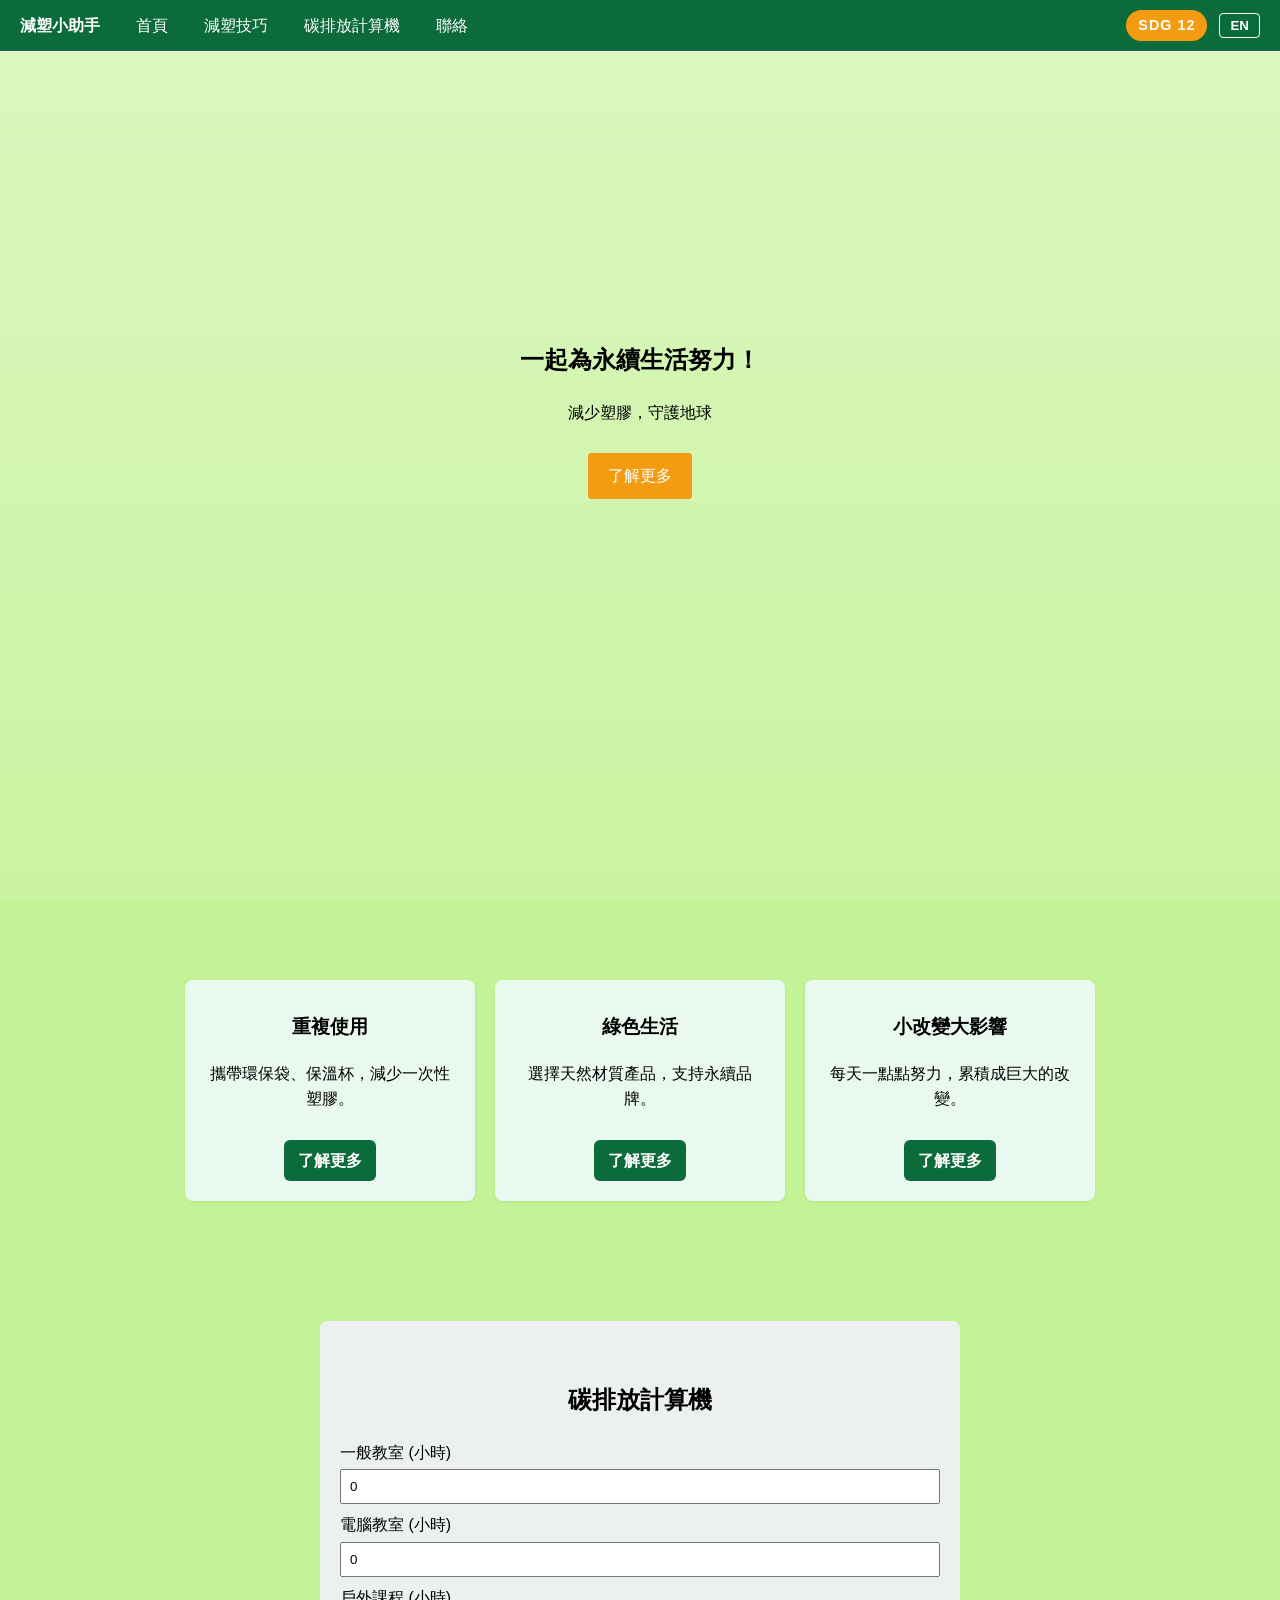
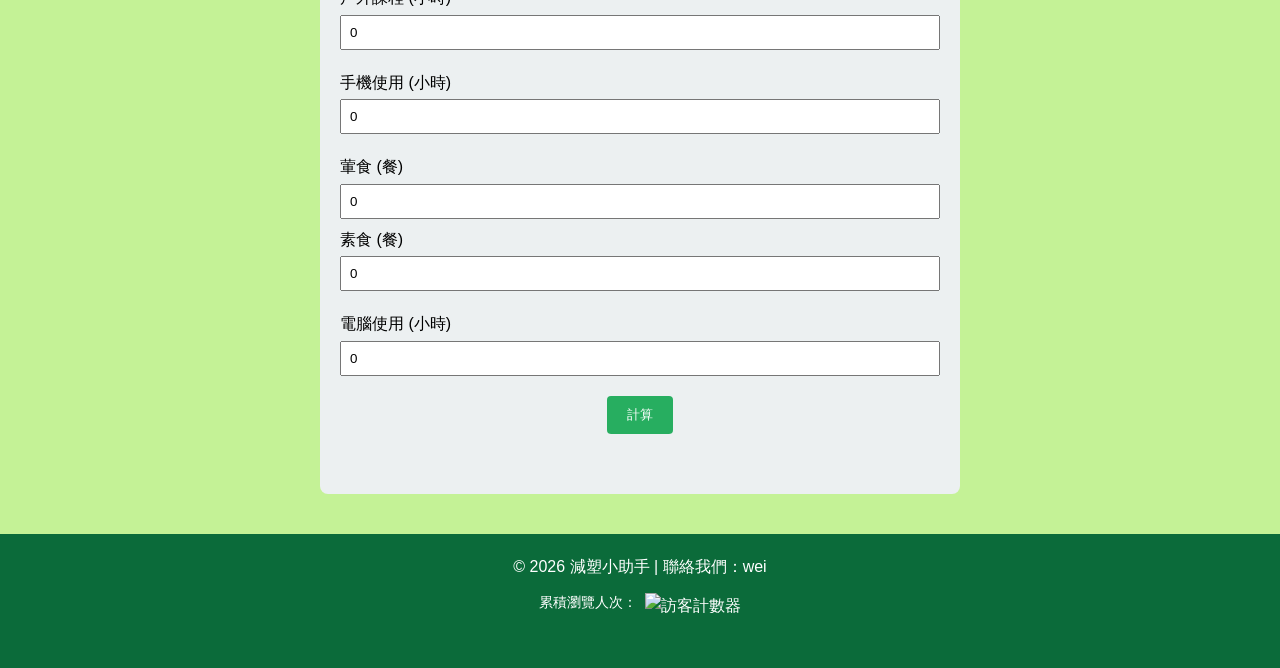
==== index.html @ 25b0561a "Update link text for carbon calculator" ====
<!DOCTYPE html>
<html lang="zh-Hant">
<head>
  <meta charset="UTF-8" />
  <meta name="viewport" content="width=device-width, initial-scale=1.0"/>
  <title>減塑小助手</title>
  <link rel="stylesheet" href="style.css">
  <script src="https://kit.fontawesome.com/a076d05399.js" crossorigin="anonymous"></script>
</head>
<body>

  <!-- 導覽列 -->
  <nav class="navbar">
    <div class="logo" data-en="Eco Helper">減塑小助手</div>

    <ul>
      <li><a href="#home" data-en="Home">首頁</a></li>
      <li><a href="#tips" data-en="Tips">減塑技巧</a></li>
      <li><a href="#calculator" data-en="Carbon Calculator">碳排放計算機</a></li>
      <li><a href="#contact" data-en="Contact">聯絡</a></li>
    </ul>

   <div class="nav-right">
      <div class="nav-sdg">SDG 12</div>
      <button id="langToggle" class="lang-btn">EN</button>
      <button class="menu-toggle" aria-expanded="false" aria-label="切換選單">
        <i class="fas fa-bars" aria-hidden="true"></i>
      </button>
    </div>
  </nav>

<main>
    <section class="hero" id="home">
      <h1 class="hero-title" data-en="Strive for a Sustainable Life!">一起為永續生活努力！</h1>
      <p class="hero-subtitle" data-en="Reduce Plastic, Protect the Earth ">減少塑膠，守護地球 </p>
      
   
      
      <a class="hero-btn" href="https://globalgoals.tw/12-responsible-consumption-and-production" target="_blank" rel="noopener" data-en="Learn More">了解更多</a>
    </section>

    <section class="cards" id="tips">
      <div class="card">
        <i class="fas fa-recycle fa-2x" aria-hidden="true"></i>
        <h3 data-en="Reuse">重複使用</h3>
        <p data-en="Bring eco-bags and thermos to reduce single-use plastic.">攜帶環保袋、保溫杯，減少一次性塑膠。</p>
        <a class="card-btn" href="card1.html" data-en="Learn More">了解更多</a>
      </div>

      <div class="card">
        <i class="fas fa-leaf fa-2x" aria-hidden="true"></i>
        <h3 data-en="Green Living">綠色生活</h3>
        <p data-en="Choose natural materials, support sustainable brands.">選擇天然材質產品，支持永續品牌。</p>
        <a class="card-btn" href="card2.html" data-en="Learn More">了解更多</a>
      </div>

      <div class="card">
        <i class="fas fa-lightbulb fa-2x" aria-hidden="true"></i>
        <h3 data-en="Small Changes">小改變大影響</h3>
        <p data-en="A little effort every day adds up to a huge change.">每天一點點努力，累積成巨大的改變。</p>
        <a class="card-btn" href="card3.html" data-en="Learn More">了解更多</a>
      </div>
    </section>
      
      <section class="calculator" id="calculator">
      <h2 data-en="Carbon Footprint Calculator">碳排放計算機</h2>

      <div class="section">
        <label for="classroom" data-en="Classroom (hrs)">一般教室 (小時)</label>
        <input type="number" id="classroom" value="0" min="0" step="0.1">
        <label for="computerClass" data-en="Computer Lab (hrs)">電腦教室 (小時)</label>
        <input type="number" id="computerClass" value="0" min="0" step="0.1">
        <label for="outdoorClass" data-en="Outdoor Class (hrs)">戶外課程 (小時)</label>
        <input type="number" id="outdoorClass" value="0" min="0" step="0.1">
      </div>

      <div class="section">
        <label for="mobile" data-en="Mobile Usage (hrs)">手機使用 (小時)</label>
        <input type="number" id="mobile" value="0" min="0" step="0.1">
      </div>

      <div class="section">
        <label for="meatMeal" data-en="Meat Meal (meals)">葷食 (餐)</label>
        <input type="number" id="meatMeal" value="0" min="0" step="1">
        <label for="vegMeal" data-en="Veg Meal (meals)">素食 (餐)</label>
        <input type="number" id="vegMeal" value="0" min="0" step="1">
      </div>

      <div class="section">
        <label for="computer" data-en="PC Usage (hrs)">電腦使用 (小時)</label>
        <input type="number" id="computer" value="0" min="0" step="0.1">
      </div>

      <button class="calc-btn" id="calcBtn" data-en="Calculate">計算</button>
      <div id="result" role="status" aria-live="polite"></div>
    </section>
  </main>

  <footer id="contact">
    <p data-en="© 2026 Eco Helper | Contact: info@example.com">© 2026 減塑小助手 | 聯絡我們：wei</p>
    
    <div style="margin-top: 12px; display: flex; justify-content: center; align-items: center;">
      <span style="font-size: 0.9em; margin-right: 8px;" data-en="Total Visitors:">累積瀏覽人次：</span>
      <img src="https://count.getloli.com/get/@eco-helper-2026?theme=moebooru" alt="訪客計數器" style="height: 20px;">
    </div>
    
    <div class="social">
      <a href="#" aria-label="Facebook"><i class="fab fa-facebook" aria-hidden="true"></i></a>
      <a href="#" aria-label="Instagram"><i class="fab fa-instagram" aria-hidden="true"></i></a>
      <a href="#" aria-label="Twitter"><i class="fab fa-twitter" aria-hidden="true"></i></a>
    </div>
  </footer>

  <button id="backToTop" aria-label="回到頂端" title="回到頂端">
    <i class="fas fa-arrow-up"></i>TOP
  </button>

  <script src="script.js" defer></script>
</body>
</html>
---- style.css ----
/* 全站背景改為淺綠色 */
body {
  background: #C4F296; 
  margin: 0;
  font-family: Arial, sans-serif;
  line-height: 1.6;
}

/* 導覽列：深綠色、靠左排列選單 */
.navbar {
  display: flex;
  align-items: center;
  background: #0b6b3a; 
  padding: 10px 20px;
  position: fixed;
  width: 100%;
  top: 0;
  z-index: 1000;
  justify-content: flex-start; 
  gap: 24px; 
  box-sizing: border-box;

  /* 新增：下方細白框線 */
  border-bottom: 1px solid #ffffff;
}

.navbar ul {
  list-style: none;
  display: flex;
  gap: 28px; 
  margin: 0;
  padding: 0;
  align-items: center;
}

.navbar a {
  color: #fff;
  text-decoration: none;
  padding: 6px 4px;
}

.navbar a:hover {
  color: #f39c12;
}

.logo {
  color: #fff;
  font-weight: bold;
  margin-right: 8px;
}

.menu-toggle {
  display: none;
  background: transparent;
  border: none;
  color: #fff;
  font-size: 24px;
  cursor: pointer;
  margin-left: auto; 
}

/* Hero 區塊 */
.hero {
  /* 將原本的大自然背景與白色半透明遮罩，直接設定在 Hero 身上 */
  background: linear-gradient(rgba(255, 255, 255, 0.4), rgba(255, 255, 255, 0.1)), 
              url('https://images.unsplash.com/photo-1511497584788-876760111969?auto=format&fit=crop&w=1920&q=80') no-repeat center center/cover;
  text-align: center;
  /* 恢復原本的 padding，讓上下留白較為寬裕 */
  padding: 120px 20px; 
}
.hero-title {
  color: #fff9f; 
  margin: 0 0 12px;
}

.hero-subtitle {
  color: #fff9f;            
  text-shadow: none;      
  margin-top: 8px;
}

.hero-btn {
  display: inline-block;
  margin-top: 12px;
  background: #f39c12;
  color: #fff;
  text-decoration: none;
  padding: 10px 20px;
  border-radius: 4px;
}

.hero-btn:hover {
  background: #d35400;
}

/* Cards 卡片區塊 */
.cards {
  display: flex;
  justify-content: center;
  gap: 20px;
  padding: 80px 20px;
  flex-wrap: wrap;
}

.card {
  background: #eaf9ef; 
  padding: 20px;
  border-radius: 8px;
  text-align: center;
  width: 250px;
  transition: transform 0.3s, box-shadow 0.2s;
  box-shadow: 0 1px 4px rgba(0,0,0,0.06);
}

.card i {
  color: #0b6b3a;
}

.card h3 {
  margin-top: 12px;
}

.card:hover {
  transform: translateY(-8px);
  box-shadow: 0 6px 18px rgba(0,0,0,0.08);
}

.card-btn {
  display: inline-block;
  margin-top: 12px;
  background: #0b6b3a; 
  color: #fff;
  text-decoration: none;
  padding: 8px 14px;
  border-radius: 6px;
  font-weight: 600;
}

.card-btn:hover {
  background: #09562f;
}

/* Calculator 碳排放計算機 */
.calculator {
  background: #ecf0f1;
  padding: 40px 20px;
  text-align: center;
  margin: 40px auto;
  border-radius: 8px;
  max-width: 600px;
}

.calculator h2 { margin-bottom: 20px; }
.section { margin-bottom: 20px; text-align: left; }
label { display: block; margin: 8px 0 4px; }
input { padding: 8px; width: 100%; box-sizing: border-box; }

button.calc-btn, #calcBtn {
  background: #27ae60;
  color: #fff;
  border: none;
  padding: 10px 20px;
  cursor: pointer;
  border-radius: 4px;
}

button.calc-btn:hover, #calcBtn:hover { background: #1e8449; }
#result { margin-top: 20px; font-weight: bold; text-align: center; }

/* Footer */
footer {
  background: #0b6b3a; 
  color: #fff;
  text-align: center;
  padding: 20px;
  margin-top: 40px;
}
footer p { margin: 0; }
footer .social { margin-top: 8px; }
footer .social a { color: #fff; margin: 0 10px; }
footer .social a:hover { color: #f39c12; }

/* Back to top 按鈕 */
#backToTop {
  position: fixed;
  bottom: 30px;
  right: 30px;
  background: #f39c12;
  border: none;
  padding: 10px;
  border-radius: 50%;
  cursor: pointer;
  display: none;
}
#backToTop i { color: #fff; }

/* ====== 新增：子頁面專用樣式 ====== */
.back-home {
  color: #fff;
  text-decoration: none;
  font-weight: bold;
  padding: 8px 12px;
  background: #27ae60;
  border-radius: 4px;
}

.back-home:hover {
  background: #1e8449;
}

.page-main {
  padding: 100px 20px 40px;
  max-width: 1000px;
  margin: auto;
}
/* 右側功能區塊 (包含 SDG標籤、語言按鈕、漢堡選單) */
.nav-right {
  margin-left: auto; /* 將這整個區塊推到最右邊 */
  display: flex;
  align-items: center;
  gap: 12px;
}

/* 語言切換按鈕樣式 */
.lang-btn {
  background: transparent;
  color: #fff;
  border: 1px solid #fff;
  padding: 4px 10px;
  border-radius: 4px;
  cursor: pointer;
  font-weight: bold;
  transition: 0.3s;
}
.lang-btn:hover {
  background: #fff;
  color: #0b6b3a;
}


/* ====== 行動版 RWD ====== */
/* ====== 行動版 RWD ====== */
@media (max-width: 768px) {
  /* 將原本的 margin-left: auto 拿掉，因為 nav-sdg 已經負責把右邊元素推開了 */
  .menu-toggle { 
    display: block; 
    margin-left: 0; 
  }
  .navbar { 
    padding: 10px 12px; 
    gap: 12px; /* 手機版間距縮小 */
  }
  .navbar ul { 
    flex-direction: column;
    background: #0b6b3a;
    position: absolute;
    top: 56px;
    right: 12px;
    display: none;
    width: 200px;
    gap: 12px;
    padding: 12px;
    border-radius: 8px;
    box-shadow: 0 4px 8px rgba(0,0,0,0.2);
  }
  .navbar ul.show { display: flex; }
}
/* ====== card1.html 專用樣式 ====== */
.content-image {
  width: 100%;
  max-height: 400px;
  object-fit: cover;
  border-radius: 8px;
  margin-bottom: 24px;
}

.toc-box {
  background: #FFF44F;
  padding: 20px;
  border-radius: 8px;
  margin-bottom: 32px;
  box-shadow: 0 2px 8px rgba(0,0,0,0.05);
}

.toc-box h3 {
  margin-top: 0;
  color: #0b6b3a;
}

/* ====== 新增：導覽列右側 SDG 標籤 ====== */
.nav-sdg {
  background: #f39c12; /* 使用與按鈕相同的橘黃色 */
  color: #fff;
  font-weight: bold;
  padding: 4px 12px;
  border-radius: 20px; /* 做成藥丸般的圓角形狀 */
  font-size: 0.9rem;
  letter-spacing: 1px;
}

/* ====== 新增：首頁滿版全螢幕效果 ====== */
#home {
  min-height: 100vh;        /* 關鍵：讓區塊的最小高度等於瀏覽器視窗的 100% (Viewport Height) */
  display: flex;            /* 啟用 Flexbox 排版，方便控制內部文字位置 */
  flex-direction: column;    /* 讓裡面的大標題、副標題、按鈕維持「由上往下」垂直排列 */
  justify-content: center;  /* 讓內容在整個全螢幕畫面中「垂直置中」 */
  align-items: center;      /* 讓內容在整個全螢幕畫面中「水平置中」 */
  box-sizing: border-box;
  padding-top: 60px;        /* 預留上方固定導覽列（Navbar）的高度，防止文字被遮擋 */
}
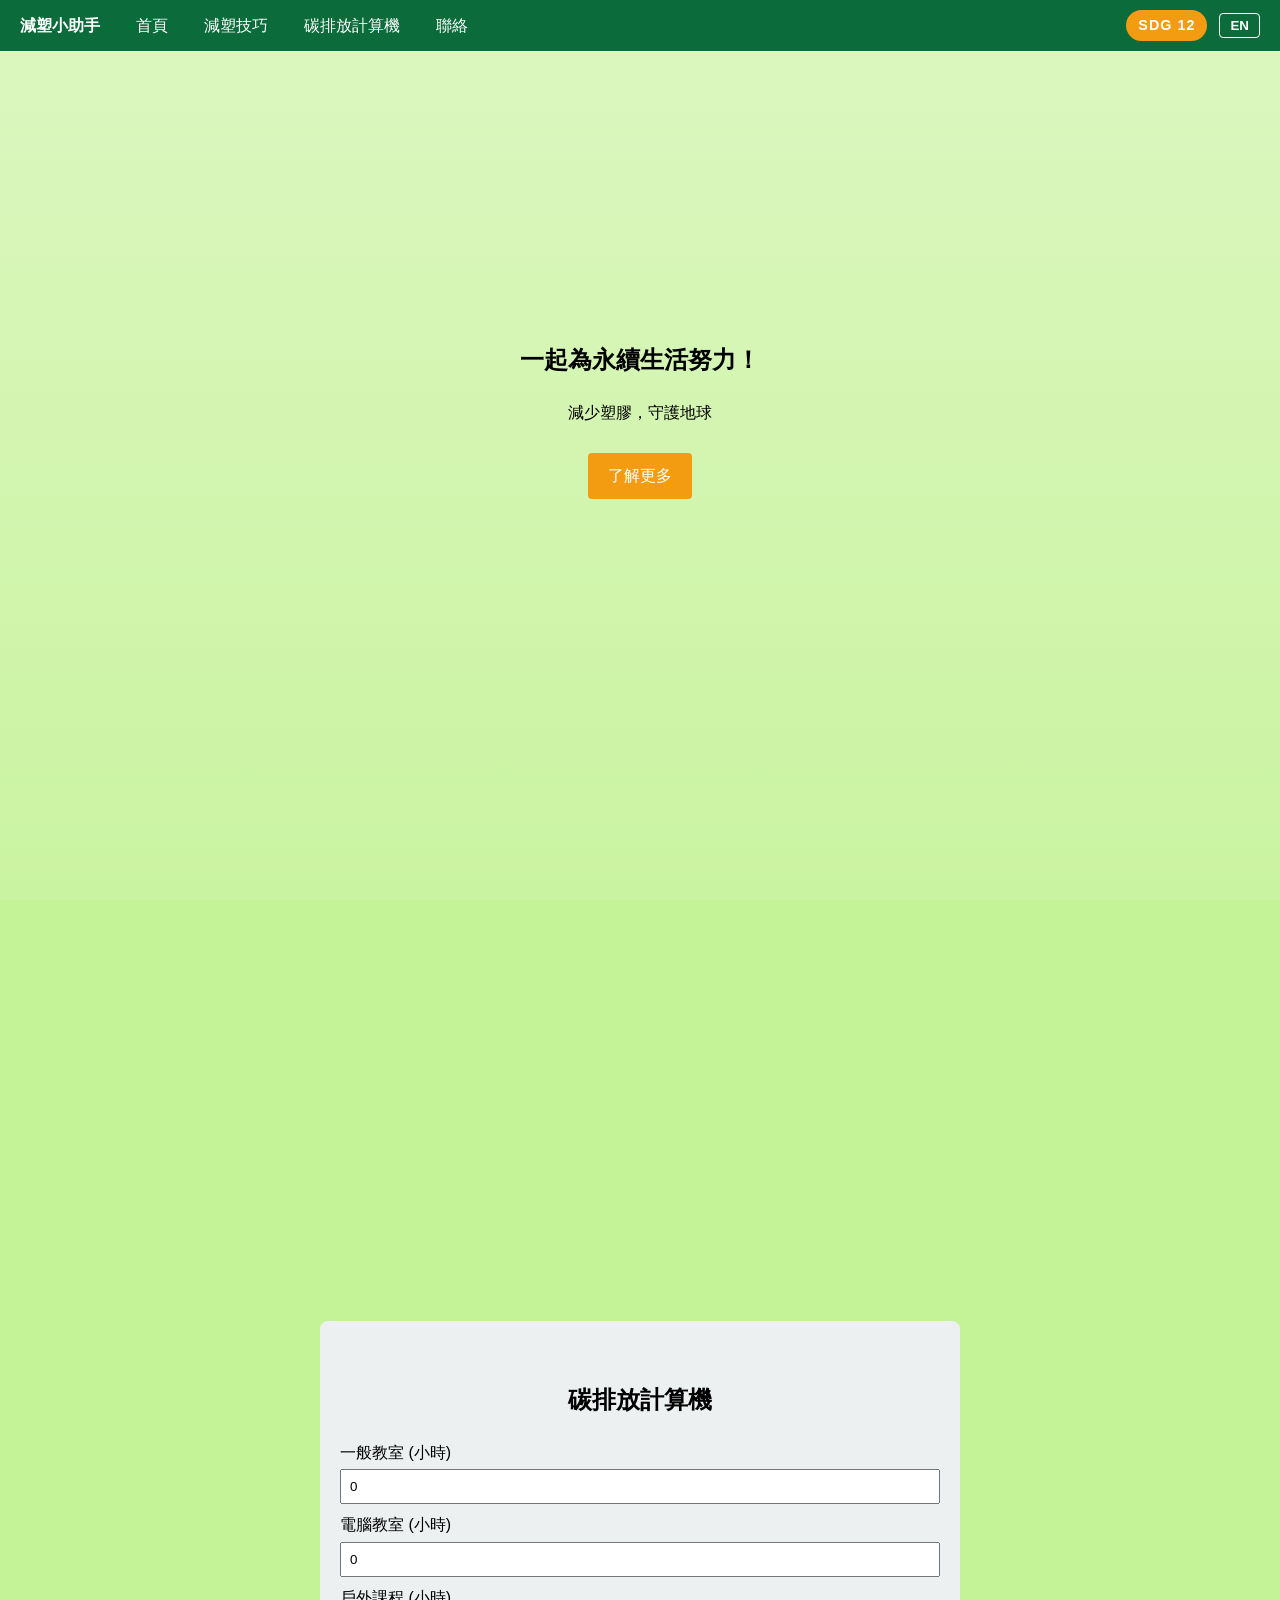
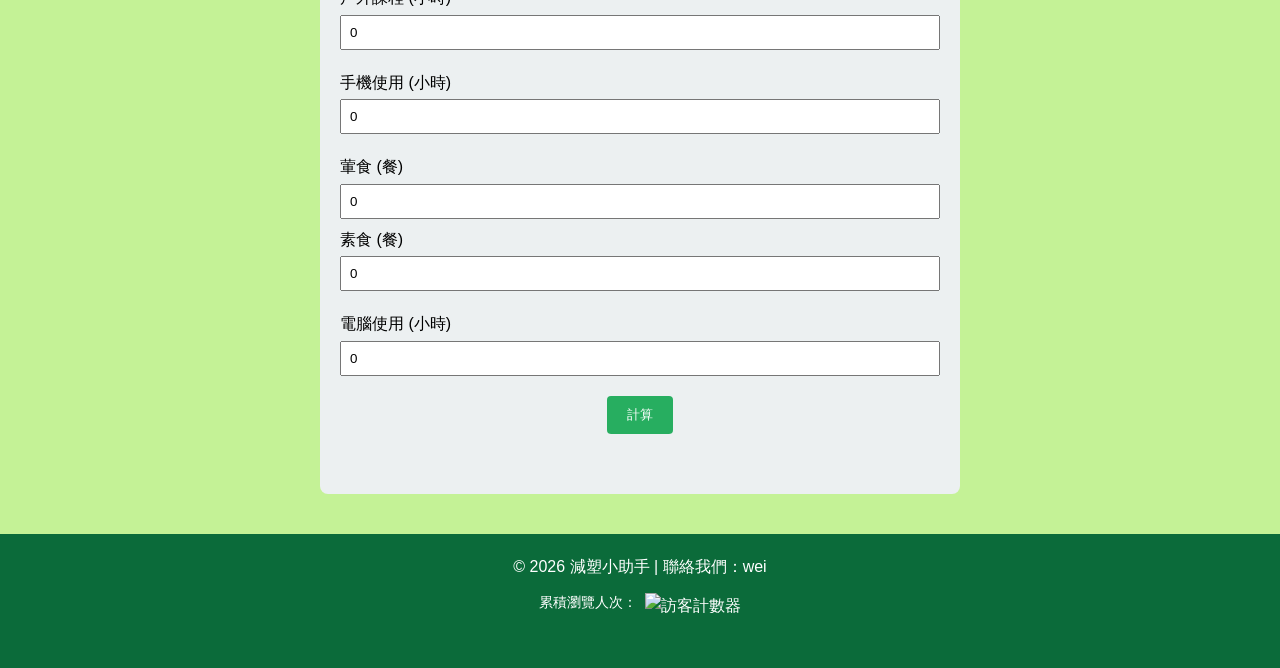
==== commit fa4aeea2: "Update card sections with animations and delays" ====
--- a/index.html
+++ b/index.html
@@ -5,7 +5,17 @@
   <meta name="viewport" content="width=device-width, initial-scale=1.0"/>
   <title>減塑小助手</title>
   <link rel="stylesheet" href="style.css">
+  <!-- ====== AOS 動畫 CSS ====== -->
+  <link href="https://unpkg.com/aos@2.3.1/dist/aos.css" rel="stylesheet">
   <script src="https://kit.fontawesome.com/a076d05399.js" crossorigin="anonymous"></script>
+  <!-- ====== 社群分享預覽標籤 (Open Graph) ====== -->
+  <meta property="og:title" content="減塑小助手 | 一起為永續生活努力">
+  <meta property="og:description" content="提供實用的減塑技巧、綠色生活指南，內建即時碳排放計算機，幫你輕鬆實踐 SDG 12！">
+  <meta property="og:image" content="https://images.unsplash.com/photo-1511497584788-876760111969?auto=format&fit=crop&w=1200&q=80">
+  <meta property="og:type" content="website">
+  <meta property="og:url" content="https://yikes0000.github.io/project/index.html">
+  <!-- 引入 Chart.js 圖表套件 -->
+<script src="https://cdn.jsdelivr.net/npm/chart.js"></script>
 </head>
 <body>
 
@@ -39,22 +49,25 @@
       <a class="hero-btn" href="https://globalgoals.tw/12-responsible-consumption-and-production" target="_blank" rel="noopener" data-en="Learn More">了解更多</a>
     </section>
 
-    <section class="cards" id="tips">
-      <div class="card">
+<section class="cards" id="tips">
+      <!-- 第一張卡片：由下往上浮現，延遲 100 毫秒 -->
+      <div class="card" data-aos="fade-up" data-aos-delay="100">
         <i class="fas fa-recycle fa-2x" aria-hidden="true"></i>
         <h3 data-en="Reuse">重複使用</h3>
         <p data-en="Bring eco-bags and thermos to reduce single-use plastic.">攜帶環保袋、保溫杯，減少一次性塑膠。</p>
         <a class="card-btn" href="card1.html" data-en="Learn More">了解更多</a>
       </div>
 
-      <div class="card">
+      <!-- 第二張卡片：由下往上浮現，延遲 300 毫秒 -->
+      <div class="card" data-aos="fade-up" data-aos-delay="300">
         <i class="fas fa-leaf fa-2x" aria-hidden="true"></i>
         <h3 data-en="Green Living">綠色生活</h3>
         <p data-en="Choose natural materials, support sustainable brands.">選擇天然材質產品，支持永續品牌。</p>
         <a class="card-btn" href="card2.html" data-en="Learn More">了解更多</a>
       </div>
 
-      <div class="card">
+      <!-- 第三張卡片：由下往上浮現，延遲 500 毫秒 -->
+      <div class="card" data-aos="fade-up" data-aos-delay="500">
         <i class="fas fa-lightbulb fa-2x" aria-hidden="true"></i>
         <h3 data-en="Small Changes">小改變大影響</h3>
         <p data-en="A little effort every day adds up to a huge change.">每天一點點努力，累積成巨大的改變。</p>
@@ -93,6 +106,8 @@
 
       <button class="calc-btn" id="calcBtn" data-en="Calculate">計算</button>
       <div id="result" role="status" aria-live="polite"></div>
+        <!-- 新增：用來顯示圖表的畫布 (預設先隱藏，計算後才顯示) -->
+      <canvas id="carbonChart" style="max-width: 100%; max-height: 250px; margin: 20px auto; display: none;"></canvas>
     </section>
   </main>
 
@@ -114,7 +129,8 @@
   <button id="backToTop" aria-label="回到頂端" title="回到頂端">
     <i class="fas fa-arrow-up"></i>TOP
   </button>
-
+  <!-- ====== 新增：AOS 動畫 JS ====== -->
+  <script src="https://unpkg.com/aos@2.3.1/dist/aos.js"></script>
   <script src="script.js" defer></script>
 </body>
 </html>
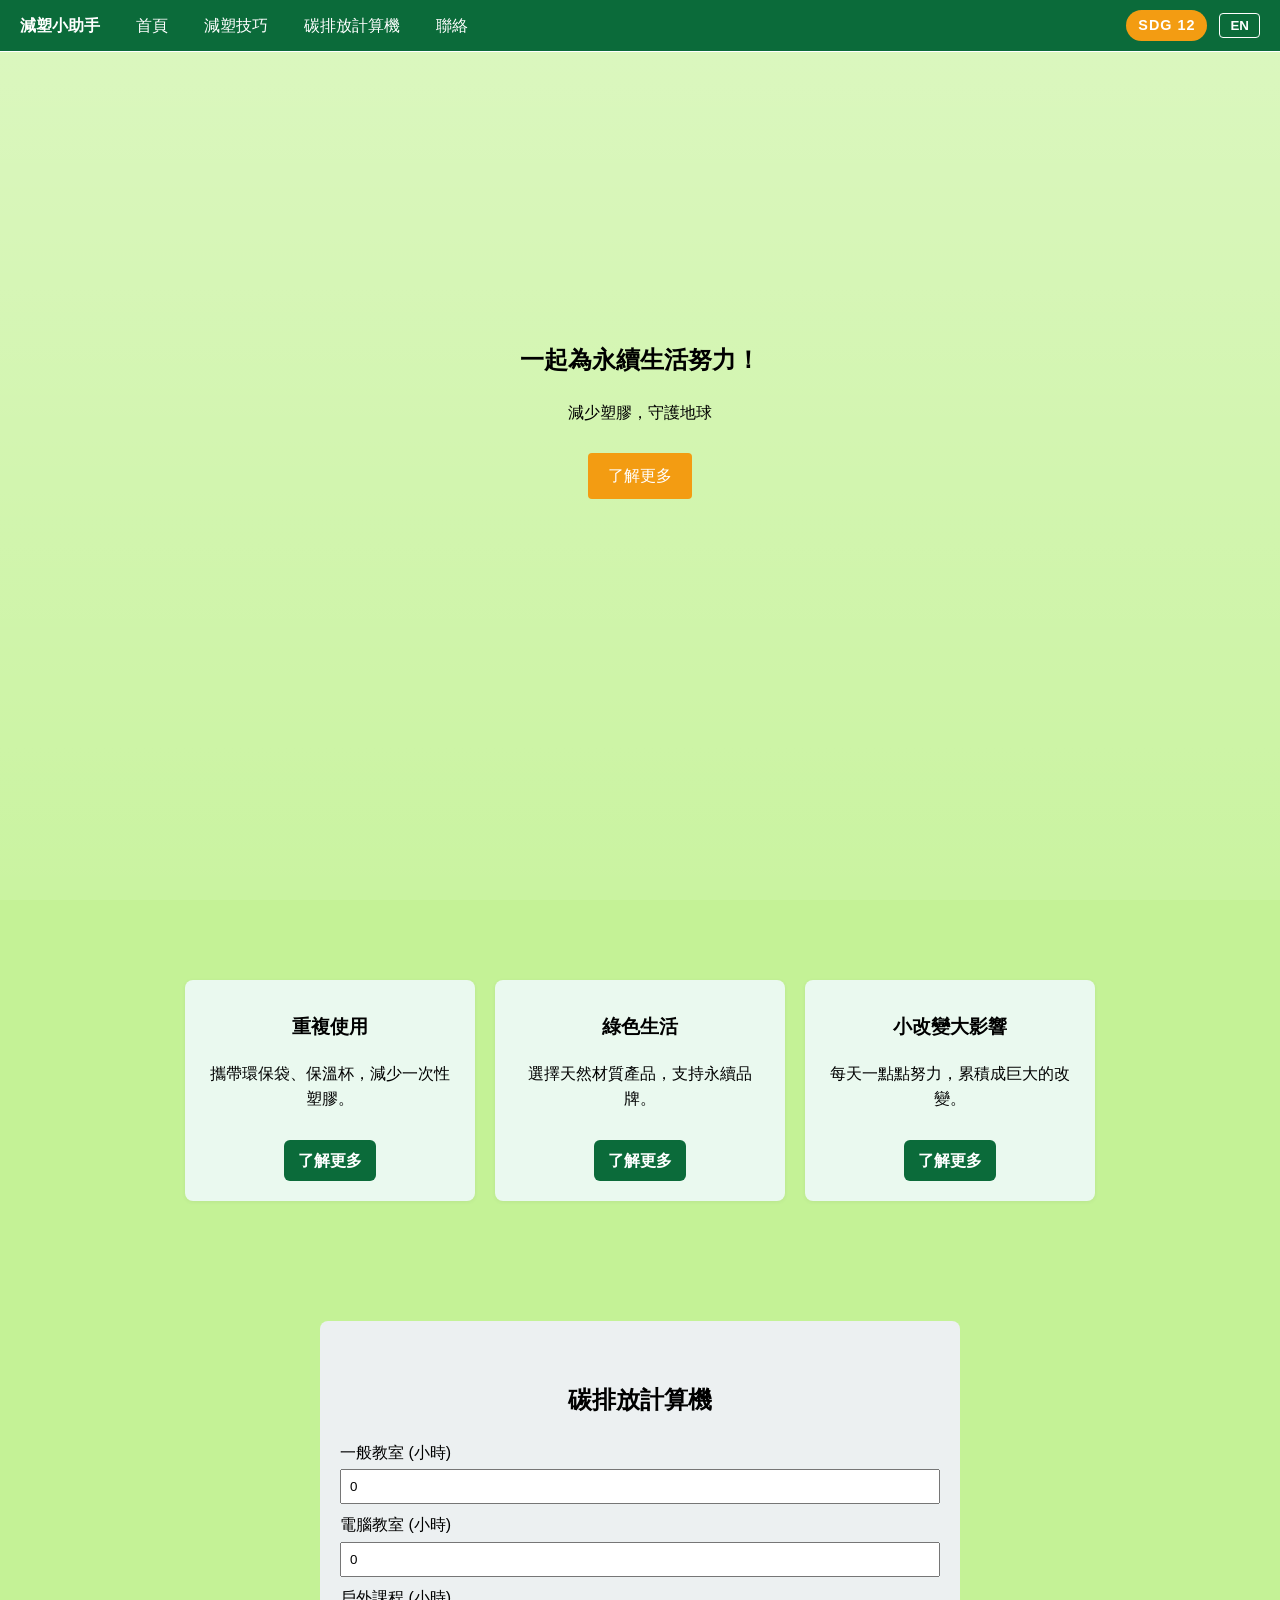
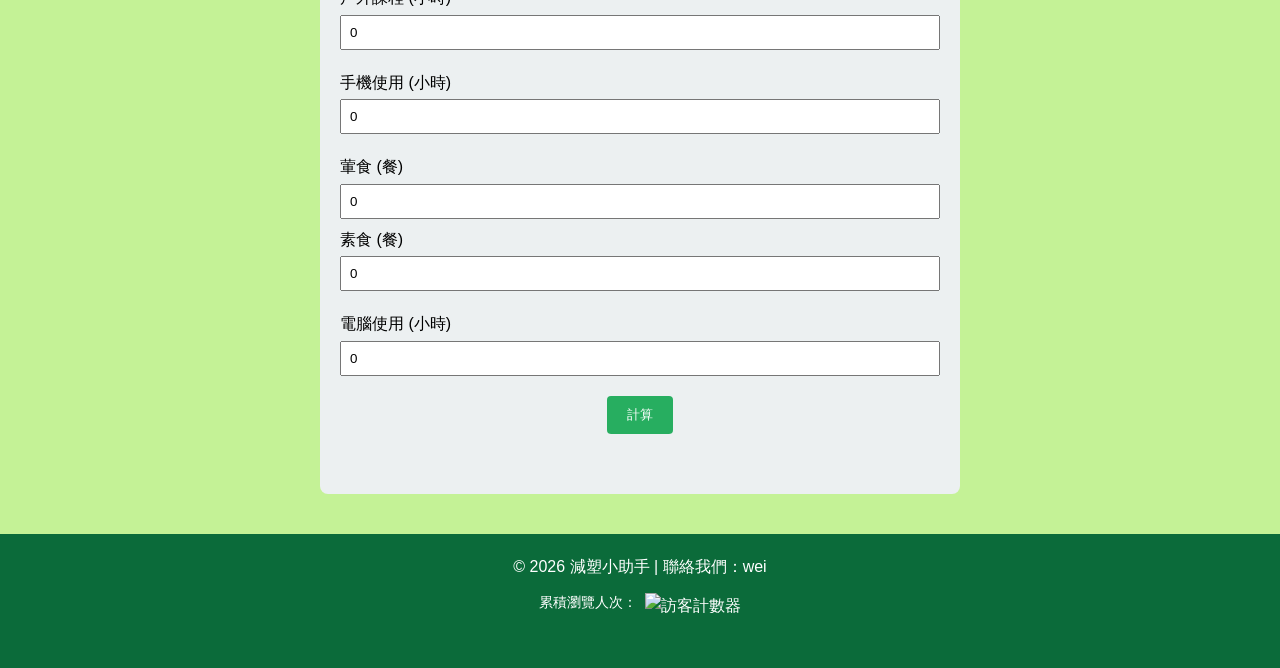
==== commit 128bd682: "Refactor comments for clarity in index.html" ====
--- a/index.html
+++ b/index.html
@@ -5,21 +5,21 @@
   <meta name="viewport" content="width=device-width, initial-scale=1.0"/>
   <title>減塑小助手</title>
   <link rel="stylesheet" href="style.css">
-  <!-- ====== AOS 動畫 CSS ====== -->
+  <!-- AOS 動畫 CSS -->
   <link href="https://unpkg.com/aos@2.3.1/dist/aos.css" rel="stylesheet">
   <script src="https://kit.fontawesome.com/a076d05399.js" crossorigin="anonymous"></script>
-  <!-- ====== 社群分享預覽標籤 (Open Graph) ====== -->
+  <!-- 社群分享預覽標籤  -->
   <meta property="og:title" content="減塑小助手 | 一起為永續生活努力">
   <meta property="og:description" content="提供實用的減塑技巧、綠色生活指南，內建即時碳排放計算機，幫你輕鬆實踐 SDG 12！">
   <meta property="og:image" content="https://images.unsplash.com/photo-1511497584788-876760111969?auto=format&fit=crop&w=1200&q=80">
   <meta property="og:type" content="website">
   <meta property="og:url" content="https://yikes0000.github.io/project/index.html">
-  <!-- 引入 Chart.js 圖表套件 -->
+  <!-- Chart.js 圖表套件 -->
 <script src="https://cdn.jsdelivr.net/npm/chart.js"></script>
 </head>
 <body>
 
-  <!-- 導覽列 -->
+  <!-- 導覽 -->
   <nav class="navbar">
     <div class="logo" data-en="Eco Helper">減塑小助手</div>
 
@@ -50,7 +50,6 @@
     </section>
 
 <section class="cards" id="tips">
-      <!-- 第一張卡片：由下往上浮現，延遲 100 毫秒 -->
       <div class="card" data-aos="fade-up" data-aos-delay="100">
         <i class="fas fa-recycle fa-2x" aria-hidden="true"></i>
         <h3 data-en="Reuse">重複使用</h3>
@@ -58,7 +57,7 @@
         <a class="card-btn" href="card1.html" data-en="Learn More">了解更多</a>
       </div>
 
-      <!-- 第二張卡片：由下往上浮現，延遲 300 毫秒 -->
+     
       <div class="card" data-aos="fade-up" data-aos-delay="300">
         <i class="fas fa-leaf fa-2x" aria-hidden="true"></i>
         <h3 data-en="Green Living">綠色生活</h3>
@@ -66,7 +65,6 @@
         <a class="card-btn" href="card2.html" data-en="Learn More">了解更多</a>
       </div>
 
-      <!-- 第三張卡片：由下往上浮現，延遲 500 毫秒 -->
       <div class="card" data-aos="fade-up" data-aos-delay="500">
         <i class="fas fa-lightbulb fa-2x" aria-hidden="true"></i>
         <h3 data-en="Small Changes">小改變大影響</h3>
@@ -106,13 +104,13 @@
 
       <button class="calc-btn" id="calcBtn" data-en="Calculate">計算</button>
       <div id="result" role="status" aria-live="polite"></div>
-        <!-- 新增：用來顯示圖表的畫布 (預設先隱藏，計算後才顯示) -->
+
       <canvas id="carbonChart" style="max-width: 100%; max-height: 250px; margin: 20px auto; display: none;"></canvas>
     </section>
   </main>
 
   <footer id="contact">
-    <p data-en="© 2026 Eco Helper | Contact: info@example.com">© 2026 減塑小助手 | 聯絡我們：wei</p>
+    <p data-en="© 2026 Eco Helper | Contact: wei">© 2026 減塑小助手 | 聯絡我們：wei</p>
     
     <div style="margin-top: 12px; display: flex; justify-content: center; align-items: center;">
       <span style="font-size: 0.9em; margin-right: 8px;" data-en="Total Visitors:">累積瀏覽人次：</span>
@@ -129,7 +127,7 @@
   <button id="backToTop" aria-label="回到頂端" title="回到頂端">
     <i class="fas fa-arrow-up"></i>TOP
   </button>
-  <!-- ====== 新增：AOS 動畫 JS ====== -->
+  <!-- AOS 動畫 JS-->
   <script src="https://unpkg.com/aos@2.3.1/dist/aos.js"></script>
   <script src="script.js" defer></script>
 </body>
